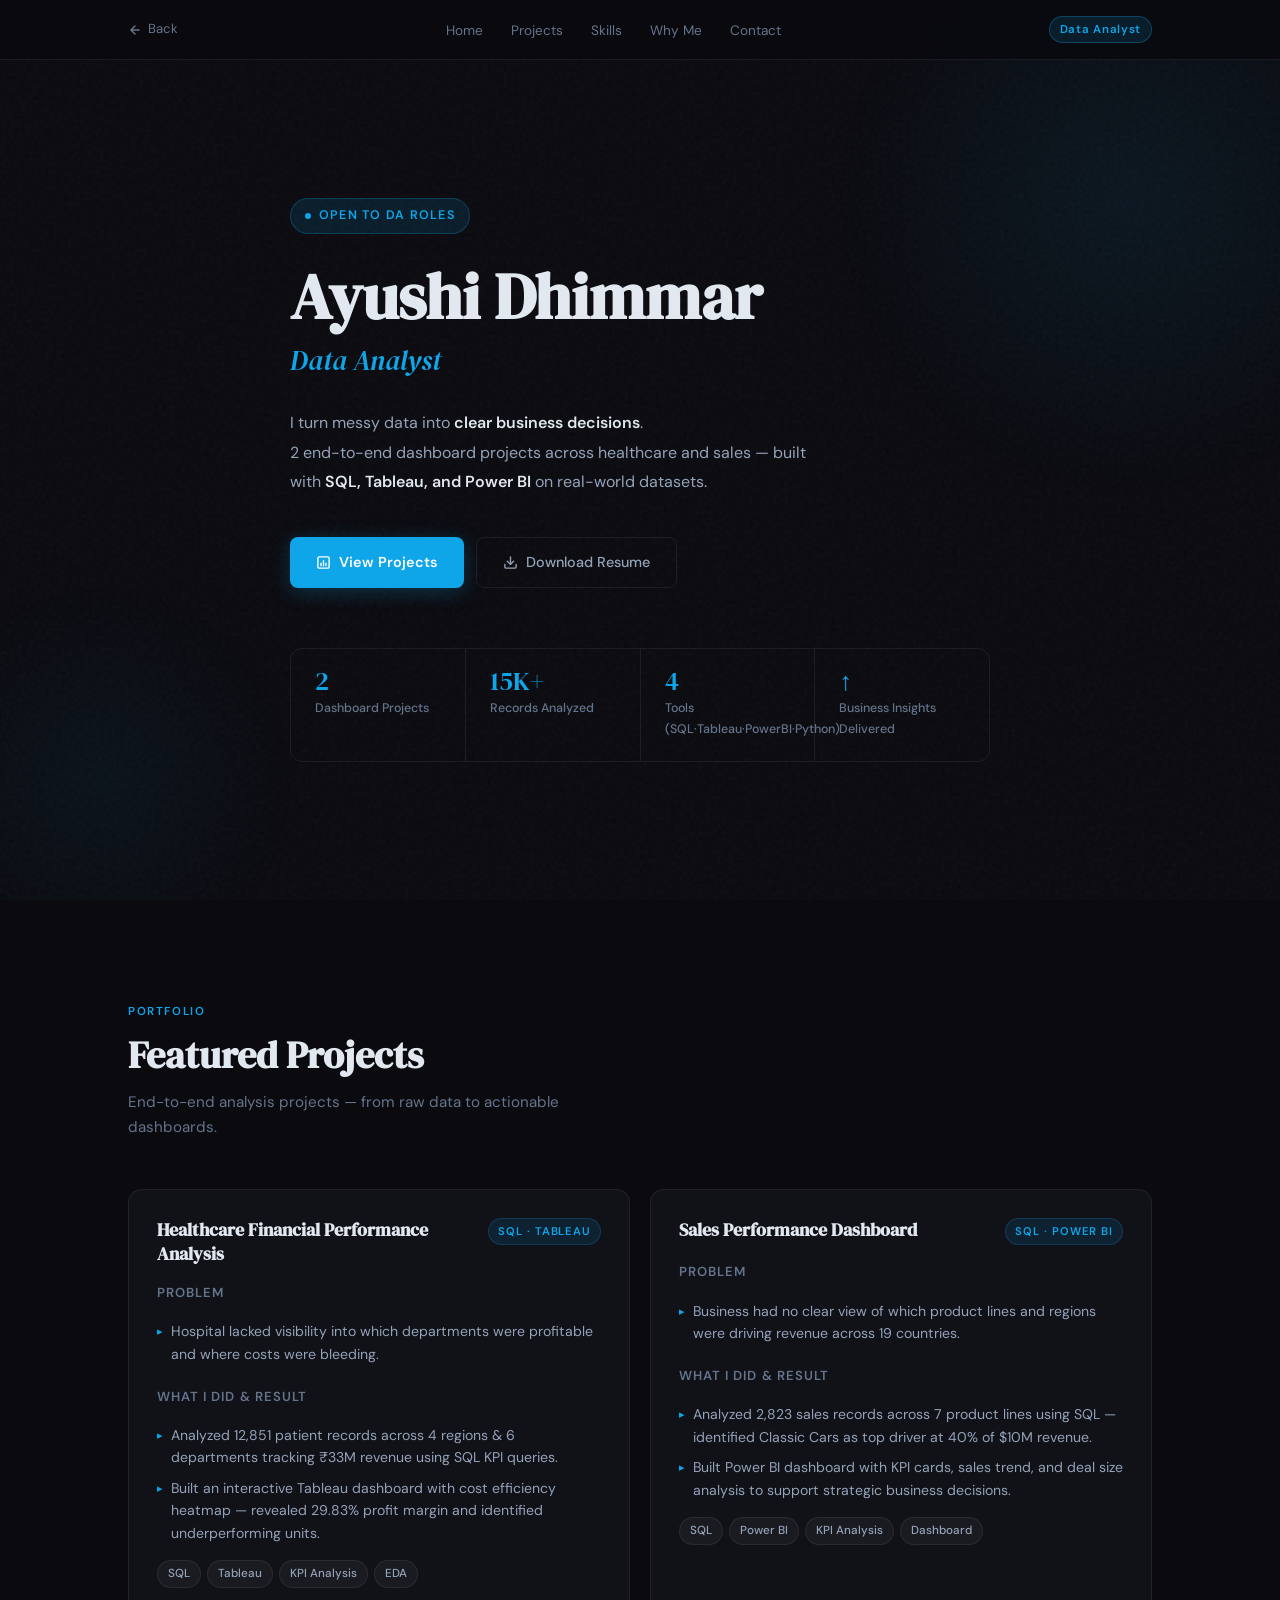
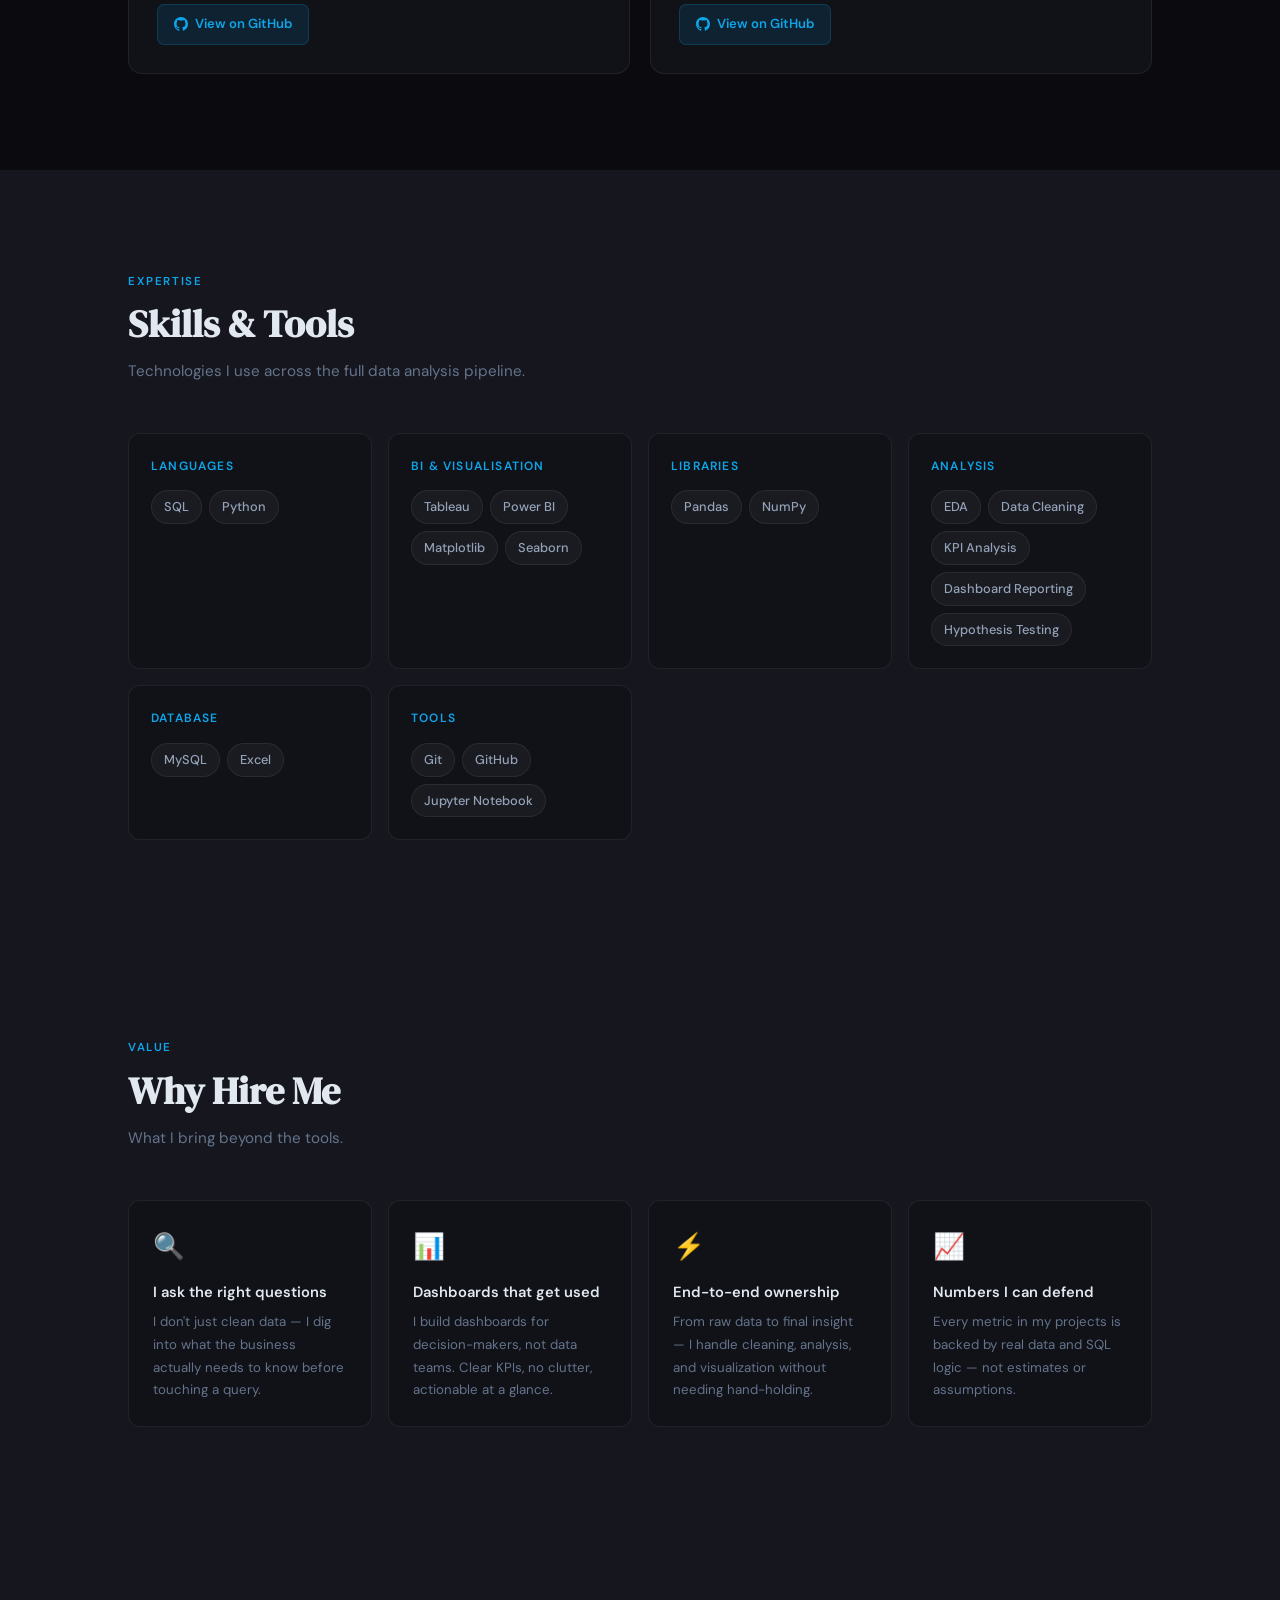
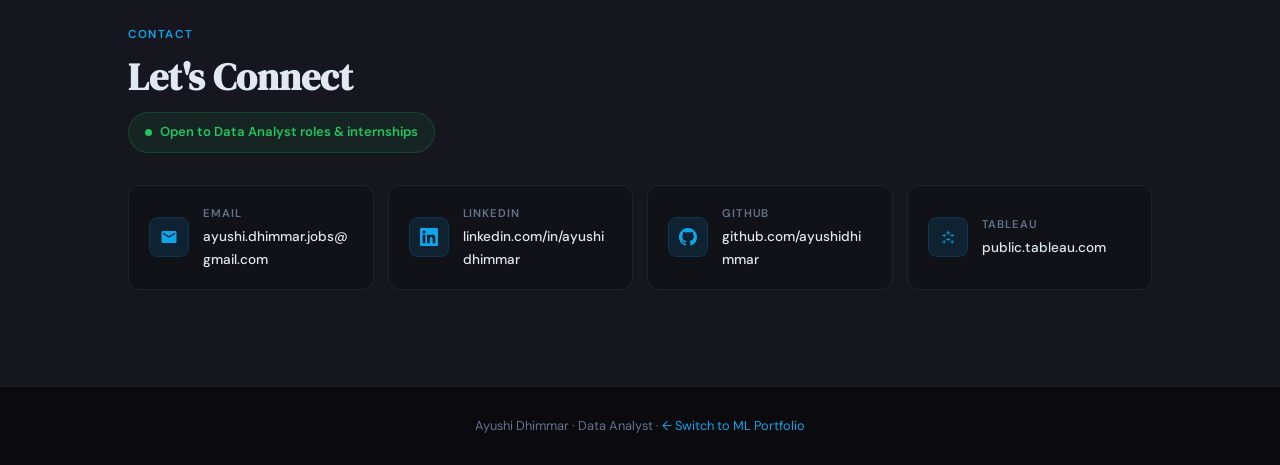
==== da.html @ c30bde54 "redesign portfolio with DA and ML split" ====
<!DOCTYPE html>
<html lang="en">

<head>
    <meta charset="UTF-8" />
    <meta name="viewport" content="width=device-width, initial-scale=1.0" />
    <title>Ayushi Dhimmar — Data Analyst</title>
    <link rel="preconnect" href="https://fonts.googleapis.com" />
    <link
        href="https://fonts.googleapis.com/css2?family=DM+Serif+Display:ital@0;1&family=DM+Sans:wght@300;400;500;600&display=swap"
        rel="stylesheet" />
    <style>
        *,
        *::before,
        *::after {
            margin: 0;
            padding: 0;
            box-sizing: border-box;
        }

        :root {
            --bg: #0a0a0f;
            --surface: #111118;
            --surface2: #16161f;
            --border: rgba(255, 255, 255, 0.07);
            --border-hover: rgba(14, 165, 233, 0.3);
            --text: #e2e8f0;
            --muted: #64748b;
            --soft: #94a3b8;
            --accent: #0ea5e9;
            --accent-glow: rgba(14, 165, 233, 0.12);
            --accent-dark: #0284c7;
        }

        html {
            scroll-behavior: smooth;
        }

        body {
            font-family: 'DM Sans', sans-serif;
            background: var(--bg);
            color: var(--text);
            line-height: 1.7;
        }

        a {
            text-decoration: none;
            color: inherit;
        }

        .container {
            max-width: 1080px;
            margin: 0 auto;
            padding: 0 28px;
        }

        /* ── Noise overlay ── */
        body::before {
            content: '';
            position: fixed;
            inset: 0;
            background-image: url("data:image/svg+xml,%3Csvg viewBox='0 0 256 256' xmlns='http://www.w3.org/2000/svg'%3E%3Cfilter id='noise'%3E%3CfeTurbulence type='fractalNoise' baseFrequency='0.9' numOctaves='4' stitchTiles='stitch'/%3E%3C/filter%3E%3Crect width='100%25' height='100%25' filter='url(%23noise)' opacity='0.04'/%3E%3C/svg%3E");
            pointer-events: none;
            z-index: 0;
        }

        /* ── Navbar ── */
        .navbar {
            position: fixed;
            top: 0;
            left: 0;
            right: 0;
            z-index: 100;
            height: 60px;
            display: flex;
            align-items: center;
            background: rgba(10, 10, 15, 0.85);
            backdrop-filter: blur(12px);
            border-bottom: 1px solid var(--border);
        }

        .navbar .container {
            display: flex;
            align-items: center;
            justify-content: space-between;
            width: 100%;
        }

        .nav-back {
            display: inline-flex;
            align-items: center;
            gap: 6px;
            font-size: 0.82rem;
            color: var(--muted);
            transition: color 0.3s;
        }

        .nav-back:hover {
            color: var(--accent);
        }

        .nav-links {
            display: flex;
            align-items: center;
            gap: 4px;
            list-style: none;
        }

        .nav-links a {
            font-size: 0.85rem;
            color: var(--muted);
            padding: 6px 12px;
            border-radius: 6px;
            transition: color 0.3s, background 0.3s;
        }

        .nav-links a:hover {
            color: var(--accent);
            background: var(--accent-glow);
        }

        .nav-badge {
            font-size: 0.72rem;
            font-weight: 600;
            color: var(--accent);
            border: 1px solid rgba(14, 165, 233, 0.3);
            background: var(--accent-glow);
            padding: 3px 10px;
            border-radius: 100px;
            letter-spacing: 0.06em;
        }

        /* ── Hero ── */
        #home {
            min-height: 100vh;
            display: flex;
            align-items: center;
            padding-top: 60px;
            position: relative;
            overflow: hidden;
        }

        /* Glow blobs */
        #home::before {
            content: '';
            position: absolute;
            width: 600px;
            height: 600px;
            border-radius: 50%;
            background: radial-gradient(circle, rgba(14, 165, 233, 0.08) 0%, transparent 70%);
            top: -100px;
            right: -150px;
            pointer-events: none;
        }

        #home::after {
            content: '';
            position: absolute;
            width: 400px;
            height: 400px;
            border-radius: 50%;
            background: radial-gradient(circle, rgba(14, 165, 233, 0.05) 0%, transparent 70%);
            bottom: -80px;
            left: -100px;
            pointer-events: none;
        }

        .hero-content {
            position: relative;
            z-index: 1;
            padding: 80px 0;
            max-width: 700px;
        }

        .hero-badge {
            display: inline-flex;
            align-items: center;
            gap: 8px;
            font-size: 0.78rem;
            font-weight: 600;
            letter-spacing: 0.1em;
            text-transform: uppercase;
            color: var(--accent);
            border: 1px solid rgba(14, 165, 233, 0.25);
            background: var(--accent-glow);
            padding: 6px 14px;
            border-radius: 100px;
            margin-bottom: 28px;
        }

        .hero-badge span {
            width: 6px;
            height: 6px;
            border-radius: 50%;
            background: var(--accent);
            animation: pulse 2s infinite;
        }

        @keyframes pulse {

            0%,
            100% {
                opacity: 1;
                transform: scale(1);
            }

            50% {
                opacity: 0.4;
                transform: scale(0.7);
            }
        }

        .hero-name {
            font-family: 'DM Serif Display', serif;
            font-size: clamp(2.6rem, 5.5vw, 4rem);
            line-height: 1.1;
            color: var(--text);
            margin-bottom: 6px;
        }

        .hero-title {
            font-family: 'DM Serif Display', serif;
            font-size: clamp(1.2rem, 2.5vw, 1.7rem);
            font-style: italic;
            color: var(--accent);
            margin-bottom: 24px;
        }

        .hero-intro {
            font-size: 1rem;
            color: var(--soft);
            max-width: 540px;
            margin-bottom: 40px;
            line-height: 1.85;
        }

        .hero-intro strong {
            color: var(--text);
            font-weight: 600;
        }

        .hero-buttons {
            display: flex;
            flex-wrap: wrap;
            gap: 12px;
        }

        .btn-primary {
            display: inline-flex;
            align-items: center;
            gap: 8px;
            background: var(--accent);
            color: #fff;
            font-size: 0.9rem;
            font-weight: 600;
            padding: 12px 26px;
            border-radius: 8px;
            transition: background 0.3s, transform 0.3s, box-shadow 0.3s;
            box-shadow: 0 4px 20px rgba(14, 165, 233, 0.25);
        }

        .btn-primary:hover {
            background: var(--accent-dark);
            transform: translateY(-2px);
            box-shadow: 0 8px 28px rgba(14, 165, 233, 0.35);
        }

        .btn-outline {
            display: inline-flex;
            align-items: center;
            gap: 8px;
            background: transparent;
            color: var(--soft);
            font-size: 0.9rem;
            font-weight: 500;
            padding: 12px 26px;
            border-radius: 8px;
            border: 1px solid var(--border);
            transition: border-color 0.3s, color 0.3s, transform 0.3s;
        }

        .btn-outline:hover {
            border-color: var(--accent);
            color: var(--accent);
            transform: translateY(-2px);
        }

        /* ── Proof Strip ── */
        .proof-strip {
            display: flex;
            flex-wrap: wrap;
            gap: 0;
            border: 1px solid var(--border);
            border-radius: 12px;
            overflow: hidden;
            margin-top: 60px;
        }

        .proof-item {
            flex: 1;
            min-width: 160px;
            padding: 20px 24px;
            border-right: 1px solid var(--border);
            transition: background 0.3s;
        }

        .proof-item:last-child {
            border-right: none;
        }

        .proof-item:hover {
            background: var(--surface);
        }

        .proof-number {
            font-family: 'DM Serif Display', serif;
            font-size: 1.6rem;
            color: var(--accent);
            line-height: 1;
            margin-bottom: 4px;
        }

        .proof-label {
            font-size: 0.78rem;
            color: var(--muted);
            font-weight: 500;
        }

        /* ── Section base ── */
        .section {
            padding: 96px 0;
            position: relative;
            z-index: 1;
        }

        .section-label {
            display: inline-block;
            font-size: 0.72rem;
            font-weight: 600;
            letter-spacing: 0.14em;
            text-transform: uppercase;
            color: var(--accent);
            margin-bottom: 10px;
        }

        .section-title {
            font-family: 'DM Serif Display', serif;
            font-size: clamp(1.8rem, 3.5vw, 2.4rem);
            color: var(--text);
            margin-bottom: 12px;
            line-height: 1.2;
        }

        .section-sub {
            font-size: 0.95rem;
            color: var(--muted);
            max-width: 500px;
            margin-bottom: 48px;
        }

        /* ── Projects ── */
        .projects-grid {
            display: grid;
            grid-template-columns: repeat(auto-fill, minmax(340px, 1fr));
            gap: 20px;
        }

        .project-card {
            background: var(--surface);
            border: 1px solid var(--border);
            border-radius: 14px;
            padding: 28px;
            display: flex;
            flex-direction: column;
            gap: 16px;
            transition: border-color 0.3s, transform 0.3s, box-shadow 0.3s;
        }

        .project-card:hover {
            border-color: var(--border-hover);
            transform: translateY(-4px);
            box-shadow: 0 12px 40px rgba(14, 165, 233, 0.1);
        }

        .card-header {
            display: flex;
            align-items: flex-start;
            justify-content: space-between;
            gap: 12px;
        }

        .card-title {
            font-family: 'DM Serif Display', serif;
            font-size: 1.15rem;
            color: var(--text);
            line-height: 1.3;
        }

        .card-type {
            font-size: 0.7rem;
            font-weight: 600;
            letter-spacing: 0.08em;
            text-transform: uppercase;
            color: var(--accent);
            background: var(--accent-glow);
            border: 1px solid rgba(14, 165, 233, 0.2);
            padding: 3px 9px;
            border-radius: 100px;
            white-space: nowrap;
            flex-shrink: 0;
        }

        .card-problem {
            font-size: 0.82rem;
            font-weight: 600;
            color: var(--muted);
            text-transform: uppercase;
            letter-spacing: 0.08em;
        }

        .card-row {
            display: flex;
            flex-direction: column;
            gap: 8px;
        }

        .card-row-item {
            font-size: 0.88rem;
            color: var(--soft);
            line-height: 1.6;
            padding-left: 14px;
            position: relative;
        }

        .card-row-item::before {
            content: '▸';
            position: absolute;
            left: 0;
            color: var(--accent);
            font-size: 0.7rem;
            top: 3px;
        }

        .card-tools {
            display: flex;
            flex-wrap: wrap;
            gap: 6px;
        }

        .tag {
            font-size: 0.73rem;
            font-weight: 500;
            color: var(--soft);
            background: rgba(255, 255, 255, 0.04);
            border: 1px solid var(--border);
            padding: 3px 10px;
            border-radius: 100px;
        }

        .card-btn {
            display: inline-flex;
            align-items: center;
            gap: 7px;
            font-size: 0.82rem;
            font-weight: 600;
            color: var(--accent);
            border: 1px solid rgba(14, 165, 233, 0.2);
            background: var(--accent-glow);
            padding: 8px 16px;
            border-radius: 7px;
            margin-top: auto;
            width: fit-content;
            transition: background 0.3s, color 0.3s, border-color 0.3s;
        }

        .card-btn:hover {
            background: var(--accent);
            color: #fff;
            border-color: var(--accent);
        }

        /* ── Skills ── */
        .skills-grid {
            display: grid;
            grid-template-columns: repeat(auto-fill, minmax(240px, 1fr));
            gap: 16px;
        }

        .skill-group {
            background: var(--surface);
            border: 1px solid var(--border);
            border-radius: 12px;
            padding: 22px;
            transition: border-color 0.3s;
        }

        .skill-group:hover {
            border-color: rgba(14, 165, 233, 0.2);
        }

        .skill-group-title {
            font-size: 0.75rem;
            font-weight: 600;
            letter-spacing: 0.1em;
            text-transform: uppercase;
            color: var(--accent);
            margin-bottom: 14px;
        }

        .skill-pills {
            display: flex;
            flex-wrap: wrap;
            gap: 7px;
        }

        .pill {
            font-size: 0.8rem;
            font-weight: 500;
            color: var(--soft);
            background: rgba(255, 255, 255, 0.04);
            border: 1px solid var(--border);
            padding: 5px 12px;
            border-radius: 100px;
            transition: background 0.3s, color 0.3s, border-color 0.3s;
        }

        .pill:hover {
            background: var(--accent-glow);
            color: var(--accent);
            border-color: rgba(14, 165, 233, 0.3);
        }

        /* ── Why Hire Me ── */
        #why {
            background: var(--surface2);
        }

        .why-grid {
            display: grid;
            grid-template-columns: repeat(auto-fill, minmax(240px, 1fr));
            gap: 16px;
        }

        .why-card {
            background: var(--surface);
            border: 1px solid var(--border);
            border-radius: 12px;
            padding: 24px;
            transition: border-color 0.3s, transform 0.3s;
        }

        .why-card:hover {
            border-color: rgba(14, 165, 233, 0.25);
            transform: translateY(-3px);
        }

        .why-icon {
            font-size: 1.6rem;
            margin-bottom: 12px;
        }

        .why-heading {
            font-size: 0.92rem;
            font-weight: 600;
            color: var(--text);
            margin-bottom: 6px;
        }

        .why-desc {
            font-size: 0.83rem;
            color: var(--muted);
            line-height: 1.7;
        }

        /* ── Contact ── */
        .contact-grid {
            display: grid;
            grid-template-columns: repeat(auto-fill, minmax(220px, 1fr));
            gap: 14px;
        }

        .contact-card {
            display: flex;
            align-items: center;
            gap: 14px;
            background: var(--surface);
            border: 1px solid var(--border);
            border-radius: 12px;
            padding: 18px 20px;
            transition: border-color 0.3s, transform 0.3s;
        }

        .contact-card:hover {
            border-color: rgba(14, 165, 233, 0.3);
            transform: translateY(-3px);
        }

        .contact-icon {
            width: 40px;
            height: 40px;
            border-radius: 9px;
            background: var(--accent-glow);
            border: 1px solid rgba(14, 165, 233, 0.15);
            display: flex;
            align-items: center;
            justify-content: center;
            flex-shrink: 0;
        }

        .contact-icon svg {
            width: 18px;
            height: 18px;
            fill: var(--accent);
        }

        .contact-label {
            font-size: 0.7rem;
            font-weight: 600;
            color: var(--muted);
            text-transform: uppercase;
            letter-spacing: 0.08em;
            margin-bottom: 2px;
        }

        .contact-value {
            font-size: 0.85rem;
            font-weight: 500;
            color: var(--text);
            word-break: break-all;
        }

        .open-badge {
            display: inline-flex;
            align-items: center;
            gap: 8px;
            font-size: 0.82rem;
            font-weight: 600;
            color: #22c55e;
            background: rgba(34, 197, 94, 0.08);
            border: 1px solid rgba(34, 197, 94, 0.2);
            padding: 8px 16px;
            border-radius: 100px;
            margin-bottom: 32px;
        }

        .open-badge span {
            width: 7px;
            height: 7px;
            border-radius: 50%;
            background: #22c55e;
            animation: pulse 2s infinite;
        }

        /* ── Footer ── */
        .footer {
            border-top: 1px solid var(--border);
            padding: 28px 0;
            text-align: center;
        }

        .footer p {
            font-size: 0.8rem;
            color: var(--muted);
        }

        .footer a {
            color: var(--accent);
            transition: opacity 0.3s;
        }

        .footer a:hover {
            opacity: 0.7;
        }

        /* ── Fade-in ── */
        .fade-in {
            opacity: 0;
            transform: translateY(24px);
            transition: opacity 0.6s ease, transform 0.6s ease;
        }

        .fade-in.visible {
            opacity: 1;
            transform: translateY(0);
        }

        /* ── Mobile ── */
        @media (max-width: 640px) {
            .proof-strip {
                flex-direction: column;
            }

            .proof-item {
                border-right: none;
                border-bottom: 1px solid var(--border);
            }

            .proof-item:last-child {
                border-bottom: none;
            }

            .hero-buttons {
                flex-direction: column;
            }

            .btn-primary,
            .btn-outline {
                justify-content: center;
            }

            .nav-links {
                display: none;
            }
        }
    </style>
</head>

<body>

    <!-- ── Navbar ── -->
    <nav class="navbar">
        <div class="container">
            <a href="index.html" class="nav-back">
                <svg width="14" height="14" viewBox="0 0 24 24" fill="none" stroke="currentColor" stroke-width="2.5"
                    stroke-linecap="round" stroke-linejoin="round">
                    <path d="M19 12H5M12 19l-7-7 7-7" />
                </svg>
                Back
            </a>
            <ul class="nav-links">
                <li><a href="#home">Home</a></li>
                <li><a href="#projects">Projects</a></li>
                <li><a href="#skills">Skills</a></li>
                <li><a href="#why">Why Me</a></li>
                <li><a href="#contact">Contact</a></li>
            </ul>
            <span class="nav-badge">Data Analyst</span>
        </div>
    </nav>

    <!-- ── Hero ── -->
    <section id="home">
        <div class="container">
            <div class="hero-content">

                <div class="hero-badge">
                    <span></span>
                    Open to DA Roles
                </div>

                <h1 class="hero-name">Ayushi Dhimmar</h1>
                <p class="hero-title">Data Analyst</p>

                <p class="hero-intro">
                    I turn messy data into <strong>clear business decisions</strong>.<br />
                    2 end-to-end dashboard projects across healthcare and sales —
                    built with <strong>SQL, Tableau, and Power BI</strong> on real-world datasets.
                </p>

                <div class="hero-buttons">
                    <a href="#projects" class="btn-primary">
                        <svg width="15" height="15" viewBox="0 0 24 24" fill="none" stroke="currentColor"
                            stroke-width="2.2" stroke-linecap="round" stroke-linejoin="round">
                            <rect x="3" y="3" width="18" height="18" rx="2" />
                            <path d="M8 17V13M12 17V9M16 17V13" />
                        </svg>
                        View Projects
                    </a>
                    <a href="assets/da-resume.pdf" download class="btn-outline">
                        <svg width="15" height="15" viewBox="0 0 24 24" fill="none" stroke="currentColor"
                            stroke-width="2.2" stroke-linecap="round" stroke-linejoin="round">
                            <path d="M21 15v4a2 2 0 0 1-2 2H5a2 2 0 0 1-2-2v-4" />
                            <polyline points="7 10 12 15 17 10" />
                            <line x1="12" y1="15" x2="12" y2="3" />
                        </svg>
                        Download Resume
                    </a>
                </div>

                <!-- Proof Strip -->
                <div class="proof-strip">
                    <div class="proof-item">
                        <div class="proof-number">2</div>
                        <div class="proof-label">Dashboard Projects</div>
                    </div>
                    <div class="proof-item">
                        <div class="proof-number">15K+</div>
                        <div class="proof-label">Records Analyzed</div>
                    </div>
                    <div class="proof-item">
                        <div class="proof-number">4</div>
                        <div class="proof-label">Tools (SQL·Tableau·PowerBI·Python)</div>
                    </div>
                    <div class="proof-item">
                        <div class="proof-number">↑</div>
                        <div class="proof-label">Business Insights Delivered</div>
                    </div>
                </div>

            </div>
        </div>
    </section>

    <!-- ── Projects ── -->
    <section id="projects" class="section">
        <div class="container">
            <div class="fade-in">
                <span class="section-label">Portfolio</span>
                <h2 class="section-title">Featured Projects</h2>
                <p class="section-sub">End-to-end analysis projects — from raw data to actionable dashboards.</p>
            </div>

            <div class="projects-grid" id="projects-grid"></div>
        </div>

    </section>

    <!-- ── Skills ── -->
    <section id="skills" class="section" style="background: var(--surface2);">
        <div class="container">
            <div class="fade-in">
                <span class="section-label">Expertise</span>
                <h2 class="section-title">Skills & Tools</h2>
                <p class="section-sub">Technologies I use across the full data analysis pipeline.</p>
            </div>

            <div class="skills-grid">
                <div class="skill-group fade-in">
                    <div class="skill-group-title">Languages</div>
                    <div class="skill-pills">
                        <span class="pill">SQL</span>
                        <span class="pill">Python</span>
                    </div>
                </div>
                <div class="skill-group fade-in">
                    <div class="skill-group-title">BI & Visualisation</div>
                    <div class="skill-pills">
                        <span class="pill">Tableau</span>
                        <span class="pill">Power BI</span>
                        <span class="pill">Matplotlib</span>
                        <span class="pill">Seaborn</span>
                    </div>
                </div>
                <div class="skill-group fade-in">
                    <div class="skill-group-title">Libraries</div>
                    <div class="skill-pills">
                        <span class="pill">Pandas</span>
                        <span class="pill">NumPy</span>
                    </div>
                </div>
                <div class="skill-group fade-in">
                    <div class="skill-group-title">Analysis</div>
                    <div class="skill-pills">
                        <span class="pill">EDA</span>
                        <span class="pill">Data Cleaning</span>
                        <span class="pill">KPI Analysis</span>
                        <span class="pill">Dashboard Reporting</span>
                        <span class="pill">Hypothesis Testing</span>
                    </div>
                </div>
                <div class="skill-group fade-in">
                    <div class="skill-group-title">Database</div>
                    <div class="skill-pills">
                        <span class="pill">MySQL</span>
                        <span class="pill">Excel</span>
                    </div>
                </div>
                <div class="skill-group fade-in">
                    <div class="skill-group-title">Tools</div>
                    <div class="skill-pills">
                        <span class="pill">Git</span>
                        <span class="pill">GitHub</span>
                        <span class="pill">Jupyter Notebook</span>
                    </div>
                </div>
            </div>
        </div>
    </section>

    <!-- ── Why Hire Me ── -->
    <section id="why" class="section">
        <div class="container">
            <div class="fade-in">
                <span class="section-label">Value</span>
                <h2 class="section-title">Why Hire Me</h2>
                <p class="section-sub">What I bring beyond the tools.</p>
            </div>

            <div class="why-grid">
                <div class="why-card fade-in">
                    <div class="why-icon">🔍</div>
                    <div class="why-heading">I ask the right questions</div>
                    <div class="why-desc">I don't just clean data — I dig into what the business actually needs to know
                        before touching a query.</div>
                </div>
                <div class="why-card fade-in">
                    <div class="why-icon">📊</div>
                    <div class="why-heading">Dashboards that get used</div>
                    <div class="why-desc">I build dashboards for decision-makers, not data teams. Clear KPIs, no
                        clutter, actionable at a glance.</div>
                </div>
                <div class="why-card fade-in">
                    <div class="why-icon">⚡</div>
                    <div class="why-heading">End-to-end ownership</div>
                    <div class="why-desc">From raw data to final insight — I handle cleaning, analysis, and
                        visualization without needing hand-holding.</div>
                </div>
                <div class="why-card fade-in">
                    <div class="why-icon">📈</div>
                    <div class="why-heading">Numbers I can defend</div>
                    <div class="why-desc">Every metric in my projects is backed by real data and SQL logic — not
                        estimates or assumptions.</div>
                </div>
            </div>
        </div>
    </section>

    <!-- ── Contact ── -->
    <section id="contact" class="section" style="background: var(--surface2);">
        <div class="container">
            <div class="fade-in">
                <span class="section-label">Contact</span>
                <h2 class="section-title">Let's Connect</h2>
                <div class="open-badge">
                    <span></span>
                    Open to Data Analyst roles & internships
                </div>
            </div>

            <div class="contact-grid">
                <a href="mailto:ayushi.dhimmar.jobs@gmail.com" class="contact-card">
                    <div class="contact-icon">
                        <svg viewBox="0 0 24 24">
                            <path
                                d="M20 4H4c-1.1 0-2 .9-2 2v12c0 1.1.9 2 2 2h16c1.1 0 2-.9 2-2V6c0-1.1-.9-2-2-2zm0 4l-8 5-8-5V6l8 5 8-5v2z" />
                        </svg>
                    </div>
                    <div>
                        <div class="contact-label">Email</div>
                        <div class="contact-value">ayushi.dhimmar.jobs@gmail.com</div>
                    </div>
                </a>
                <a href="https://www.linkedin.com/in/ayushi-dhimmar/" target="_blank" rel="noopener noreferrer"
                    class="contact-card">
                    <div class="contact-icon">
                        <svg viewBox="0 0 24 24">
                            <path
                                d="M20.447 20.452h-3.554v-5.569c0-1.328-.027-3.037-1.852-3.037-1.853 0-2.136 1.445-2.136 2.939v5.667H9.351V9h3.414v1.561h.046c.477-.9 1.637-1.85 3.37-1.85 3.601 0 4.267 2.37 4.267 5.455v6.286zM5.337 7.433a2.062 2.062 0 0 1-2.063-2.065 2.064 2.064 0 1 1 2.063 2.065zm1.782 13.019H3.555V9h3.564v11.452zM22.225 0H1.771C.792 0 0 .774 0 1.729v20.542C0 23.227.792 24 1.771 24h20.451C23.2 24 24 23.227 24 22.271V1.729C24 .774 23.2 0 22.222 0h.003z" />
                        </svg>
                    </div>
                    <div>
                        <div class="contact-label">LinkedIn</div>
                        <div class="contact-value">linkedin.com/in/ayushidhimmar</div>
                    </div>
                </a>
                <a href="https://github.com/AyushiDhimmar" target="_blank" rel="noopener noreferrer"
                    class="contact-card">
                    <div class="contact-icon">
                        <svg viewBox="0 0 24 24">
                            <path
                                d="M12 0C5.37 0 0 5.37 0 12c0 5.31 3.435 9.795 8.205 11.385.6.105.825-.255.825-.57 0-.285-.015-1.23-.015-2.235-3.015.555-3.795-.735-4.035-1.41-.135-.345-.72-1.41-1.23-1.695-.42-.225-1.02-.78-.015-.795.945-.015 1.62.87 1.845 1.23 1.08 1.815 2.805 1.305 3.495.99.105-.78.42-1.305.765-1.605-2.67-.3-5.46-1.335-5.46-5.925 0-1.305.465-2.385 1.23-3.225-.12-.3-.54-1.53.12-3.18 0 0 1.005-.315 3.3 1.23.96-.27 1.98-.405 3-.405s2.04.135 3 .405c2.295-1.56 3.3-1.23 3.3-1.23.66 1.65.24 2.88.12 3.18.765.84 1.23 1.905 1.23 3.225 0 4.605-2.805 5.625-5.475 5.925.435.375.81 1.095.81 2.22 0 1.605-.015 2.895-.015 3.3 0 .315.225.69.825.57A12.02 12.02 0 0 0 24 12c0-6.63-5.37-12-12-12z" />
                        </svg>
                    </div>
                    <div>
                        <div class="contact-label">GitHub</div>
                        <div class="contact-value">github.com/ayushidhimmar</div>
                    </div>
                </a>
                <a href="https://public.tableau.com/ayushidhimmar" target="_blank" rel="noopener noreferrer"
                    class="contact-card">
                    <div class="contact-icon">
                        <svg viewBox="0 0 24 24" fill="var(--accent)">
                            <path
                                d="M11.654 3.643v2.25H9.44v1.16h2.215v2.25h1.17V7.053h2.214v-1.16h-2.215V3.643zm-5.3 3.93v1.81H4.27v.93h2.085v1.81h.94v-1.81h2.085v-.93H7.294V7.573zm10.6 0v1.81h-2.084v.93h2.085v1.81h.938v-1.81H19.98v-.93h-2.085V7.573zM11.654 12.9v1.81H9.44v.93h2.215v1.81h1.17v-1.81h2.214v-.93h-2.215V12.9zm-5.3 3.214v1.81H4.27v.93h2.085v1.81h.94v-1.81h2.085v-.93H7.294v-1.81zm10.6 0v1.81h-2.084v.93h2.085v1.81h.938v-1.81H19.98v-.93h-2.085v-1.81z" />
                        </svg>
                    </div>
                    <div>
                        <div class="contact-label">Tableau</div>
                        <div class="contact-value">public.tableau.com</div>
                    </div>
                </a>
            </div>
        </div>
    </section>

    <!-- ── Footer ── -->
    <footer class="footer">
        <div class="container">
            <p>Ayushi Dhimmar · Data Analyst · <a href="index.html">← Switch to ML Portfolio</a></p>
        </div>
    </footer>

    <script src="da-projects.js"></script>
    <script>
        // Render DA project cards
        function renderProjects() {
            const grid = document.getElementById('projects-grid');
            daProjects.forEach(p => {
                const didHTML = p.did.map(d => `<p class="card-row-item">${d}</p>`).join('');
                const toolsHTML = p.tools.map(t => `<span class="tag">${t}</span>`).join('');
                grid.innerHTML += `
        <article class="project-card fade-in">
          <div class="card-header">
            <h3 class="card-title">${p.title}</h3>
            <span class="card-type">${p.type}</span>
          </div>
          <p class="card-problem">Problem</p>
          <div class="card-row">
            <p class="card-row-item">${p.problem}</p>
          </div>
          <p class="card-problem" style="margin-top:4px;">What I did & Result</p>
          <div class="card-row">${didHTML}</div>
          <div class="card-tools">${toolsHTML}</div>
          <a href="${p.github}" target="_blank" rel="noopener noreferrer" class="card-btn">
            <svg width="14" height="14" viewBox="0 0 24 24" fill="currentColor"><path d="M12 0C5.37 0 0 5.37 0 12c0 5.31 3.435 9.795 8.205 11.385.6.105.825-.255.825-.57 0-.285-.015-1.23-.015-2.235-3.015.555-3.795-.735-4.035-1.41-.135-.345-.72-1.41-1.23-1.695-.42-.225-1.02-.78-.015-.795.945-.015 1.62.87 1.845 1.23 1.08 1.815 2.805 1.305 3.495.99.105-.78.42-1.305.765-1.605-2.67-.3-5.46-1.335-5.46-5.925 0-1.305.465-2.385 1.23-3.225-.12-.3-.54-1.53.12-3.18 0 0 1.005-.315 3.3 1.23.96-.27 1.98-.405 3-.405s2.04.135 3 .405c2.295-1.56 3.3-1.23 3.3-1.23.66 1.65.24 2.88.12 3.18.765.84 1.23 1.905 1.23 3.225 0 4.605-2.805 5.625-5.475 5.925.435.375.81 1.095.81 2.22 0 1.605-.015 2.895-.015 3.3 0 .315.225.69.825.57A12.02 12.02 0 0 0 24 12c0-6.63-5.37-12-12-12z"/></svg>
            View on GitHub
          </a>
        </article>`;
            });

            // Re-observe new cards for fade-in
            document.querySelectorAll('.fade-in').forEach(el => observer.observe(el));
        }

        const faders = document.querySelectorAll('.fade-in');
        const observer = new IntersectionObserver((entries) => {
            entries.forEach(entry => {
                if (entry.isIntersecting) {
                    entry.target.classList.add('visible');
                    observer.unobserve(entry.target);
                }
            });
        }, { threshold: 0.12 });

        faders.forEach(el => observer.observe(el));
        renderProjects();
    </script>

</body>

</html>
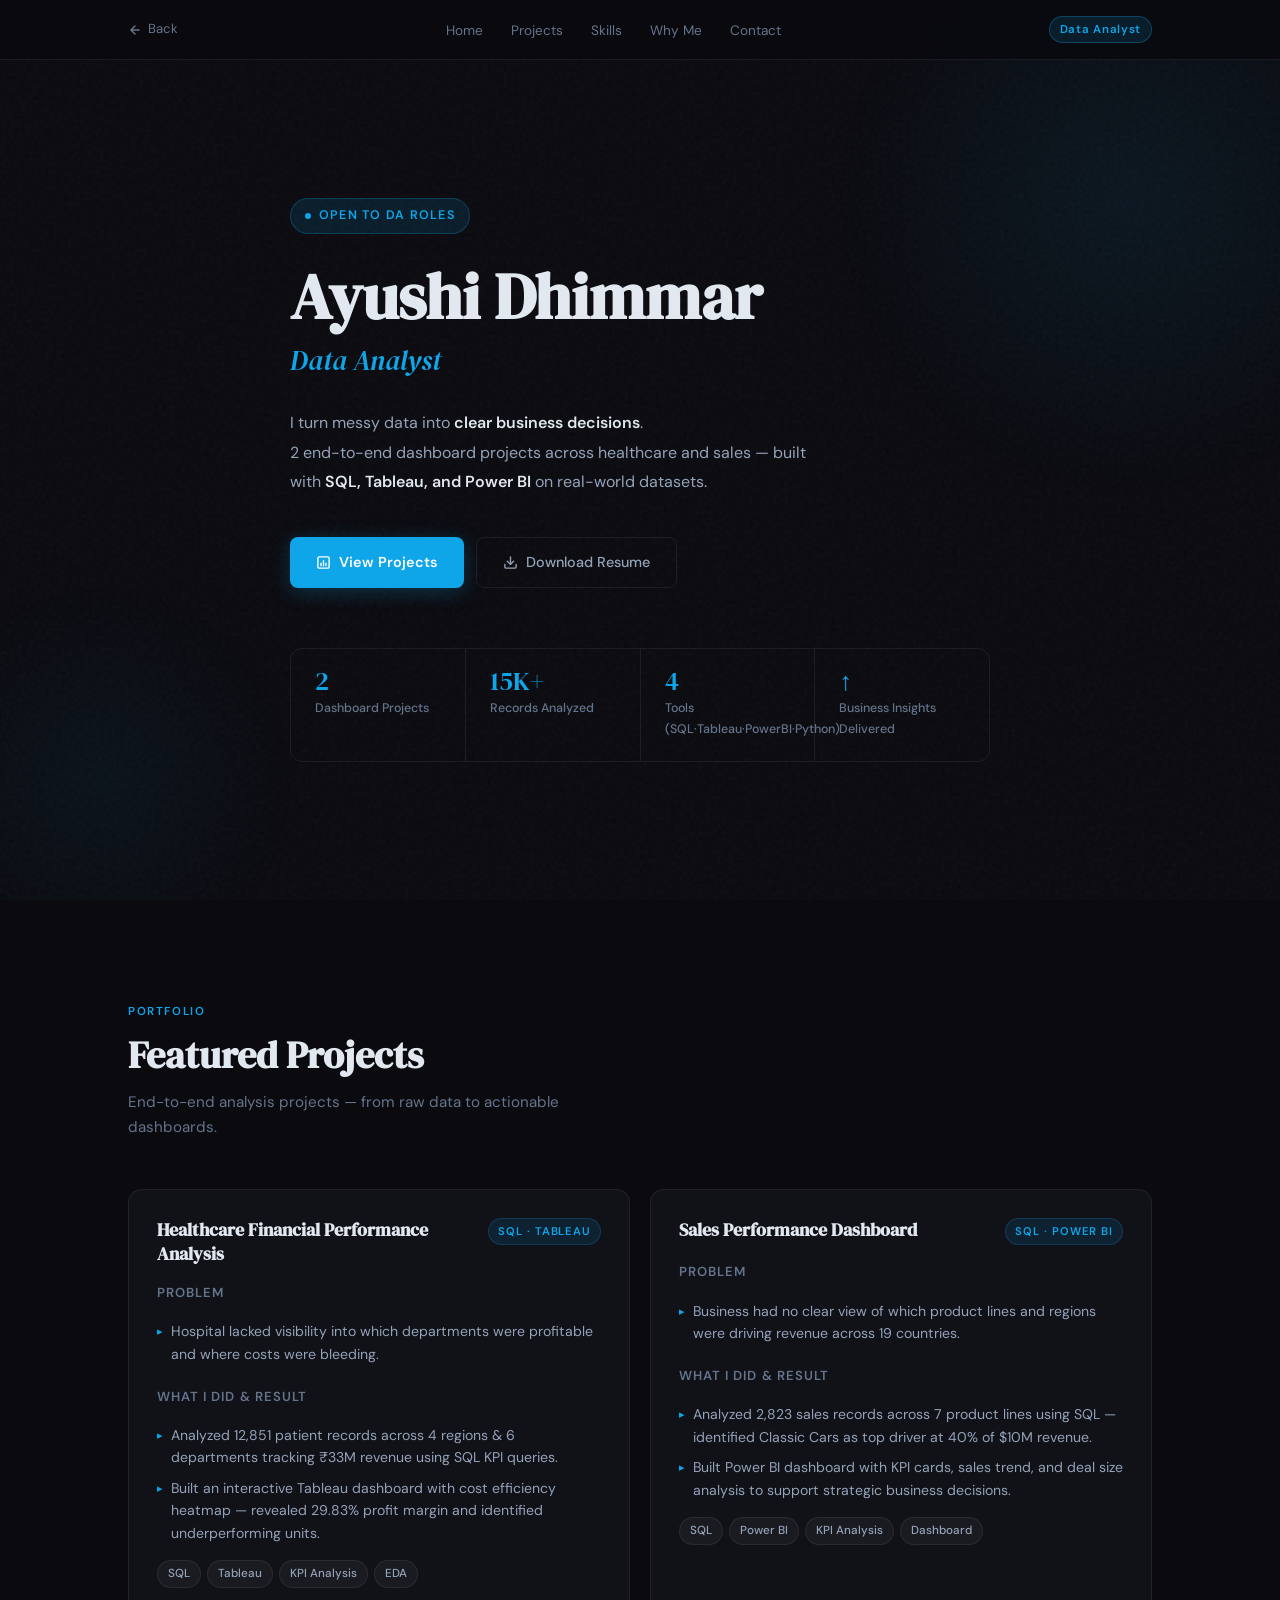
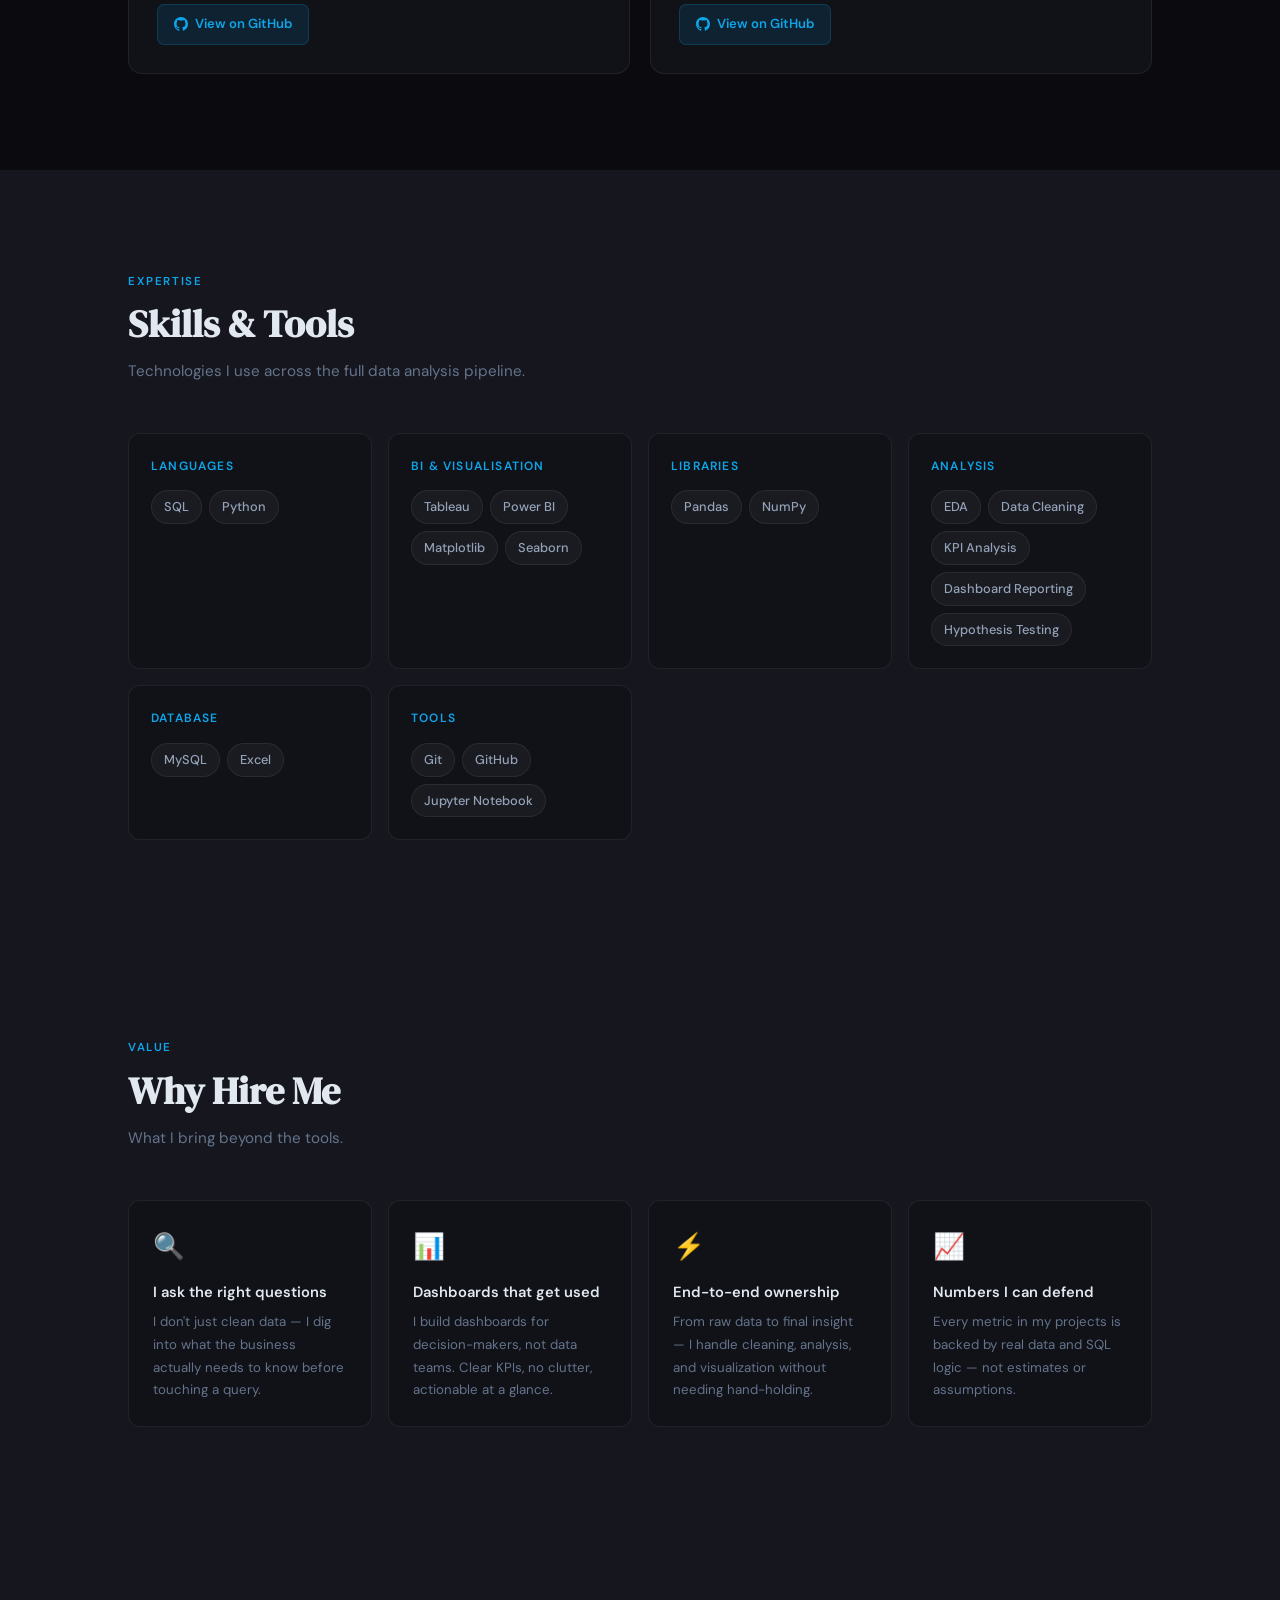
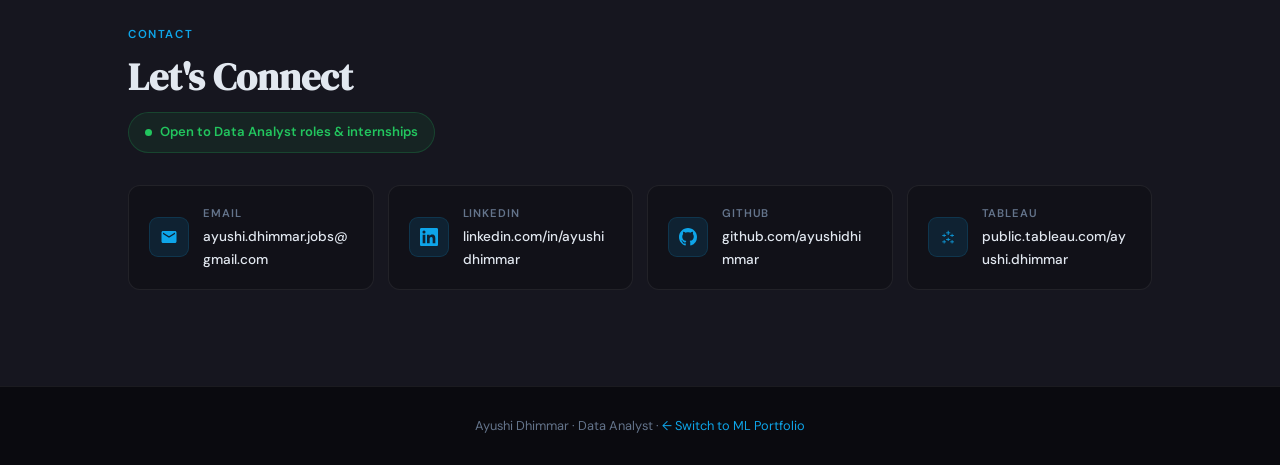
==== commit 63358d8a: "fix project and social links" ====
--- a/da.html
+++ b/da.html
@@ -966,8 +966,8 @@
                         <div class="contact-value">github.com/ayushidhimmar</div>
                     </div>
                 </a>
-                <a href="https://public.tableau.com/ayushidhimmar" target="_blank" rel="noopener noreferrer"
-                    class="contact-card">
+                <a href="https://public.tableau.com/app/profile/ayushi.dhimmar/vizzes" target="_blank"
+                    rel="noopener noreferrer" class="contact-card">
                     <div class="contact-icon">
                         <svg viewBox="0 0 24 24" fill="var(--accent)">
                             <path
@@ -976,7 +976,7 @@
                     </div>
                     <div>
                         <div class="contact-label">Tableau</div>
-                        <div class="contact-value">public.tableau.com</div>
+                        <div class="contact-value">public.tableau.com/ayushi.dhimmar</div>
                     </div>
                 </a>
             </div>
